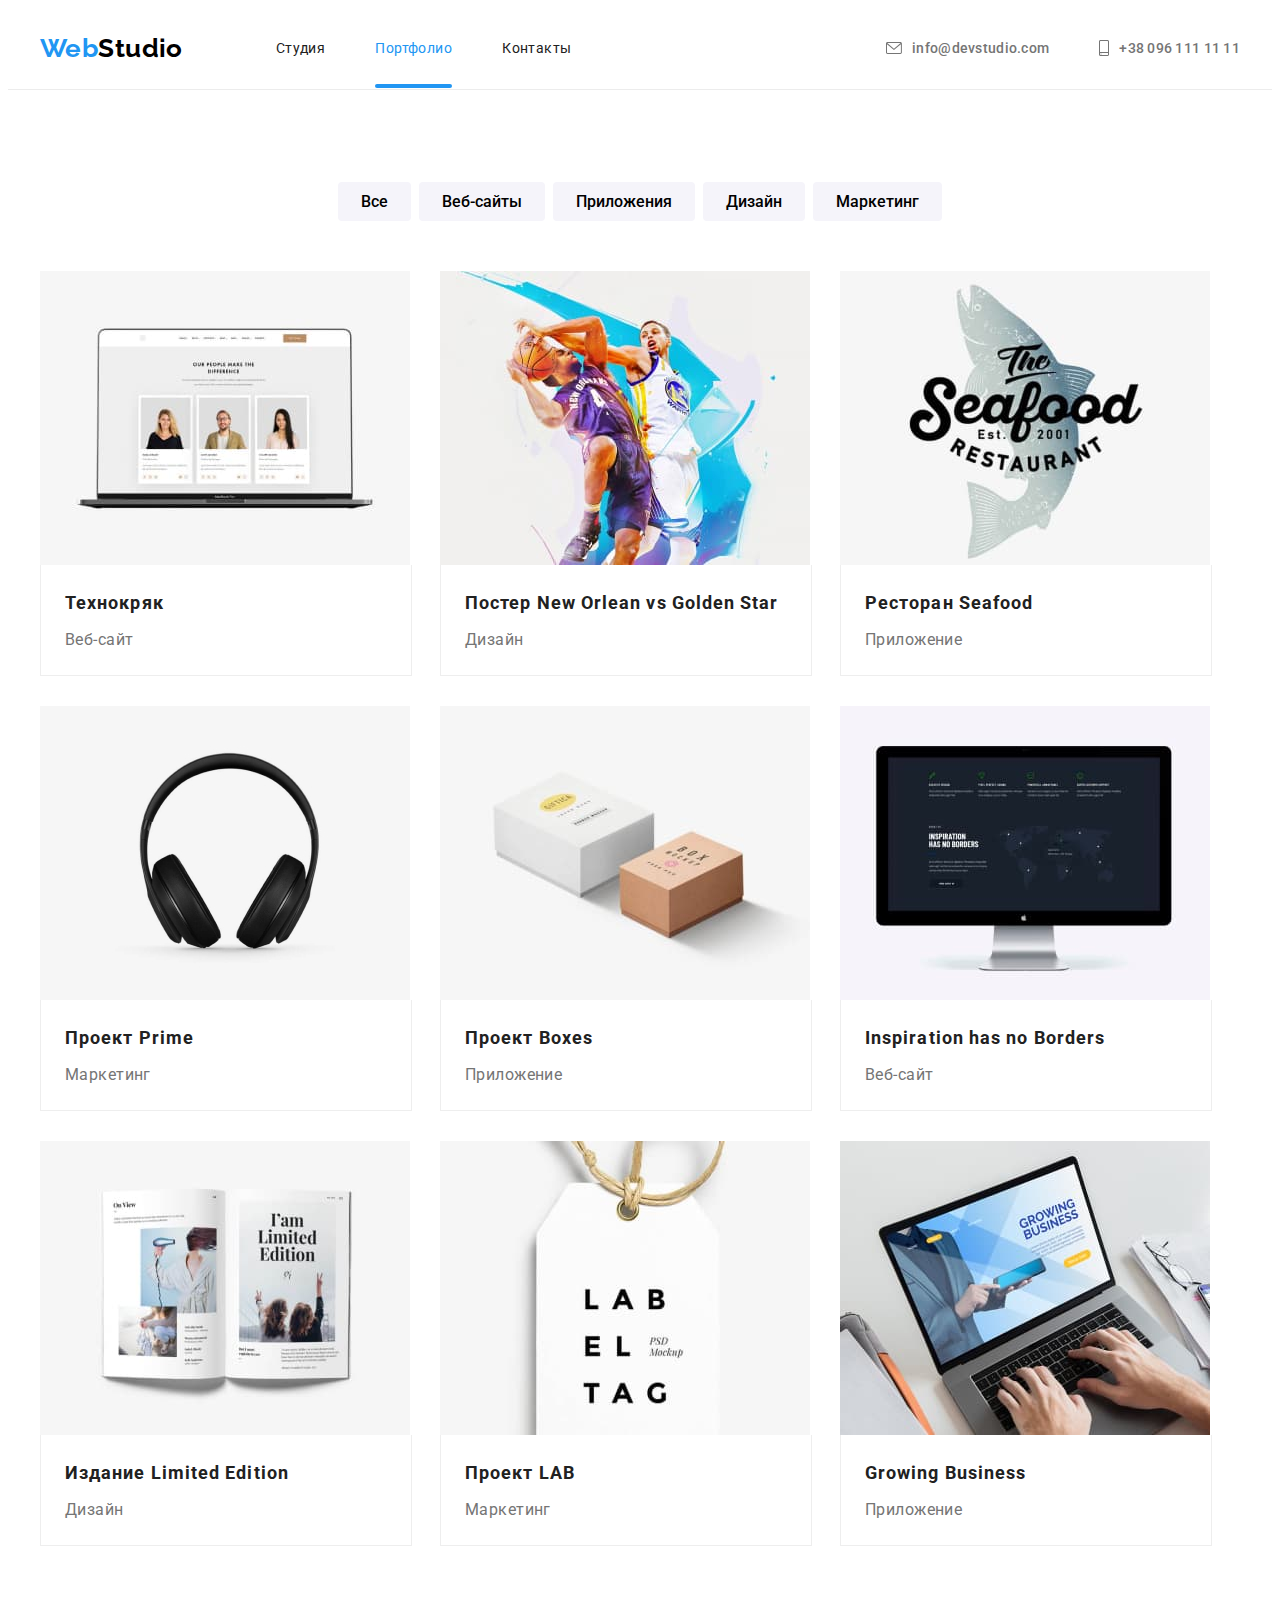
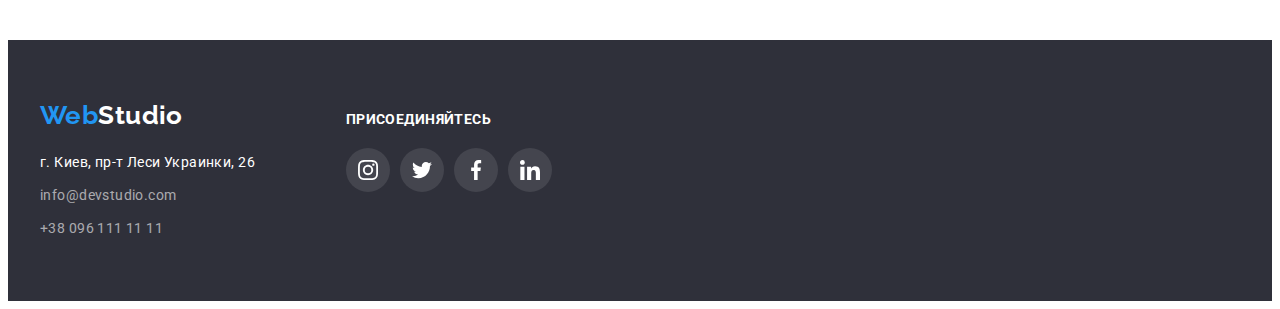
==== portfolio.html @ 573f4bf1 "ДЗ 6 star" ====
<!DOCTYPE html>
<html lang="en-ru">

<head>
    <meta charset="UTF-8">
    <meta http-equiv="X-UA-Compatible" content="IE=edge">
    <meta name="viewport" content="width=1600, initial-scale=1.0">
    <title>WebStudio</title>
    <link rel="preconnect" href="https://fonts.gstatic.com">
    <link
        href="https://fonts.googleapis.com/css2?family=Raleway:wght@700&family=Roboto:wght@400;500;700;900&display=swap"
        rel="stylesheet">
    <link rel="stylesheet" href="https://cdnjs.cloudflare.com/ajax/libs/modern-normalize/1.0.0/modern-normalize.min.css"
        integrity="sha512-ISS7cAi1PEhQ8jnbJpJZMd29NlhNj4AWYyLOSp2CE/CsHxTCu+r+t0D2yoJudVrd0/8fTVPUVDzY5Tvli75u/g=="
        crossorigin="anonymous" />

    <link rel="stylesheet" href="./css/styles.css">
</head>

<body>
    <header class="section-nav-site">
        <div class="container flex">
            <a class="logo" href="./index.html">Web<span class="logo-heder">Studio</span></a>
            <nav>
                <ul class="site-nav list">
                    <li class="site-nav-link"><a class="link" href="./index.html">Студия</a></li>
                    <li class="site-nav-link"><a class="link current" href="./portfolio.html">Портфолио</a></li>
                    <li class="site-nav-link"><a class="link" href="">Контакты</a></li>
                </ul>
            </nav>
            <ul class="list contacts">
                <li class="contacts-link"><a class="link" href="mailto:info@devstudio.com">
                        <svg class="icon-envelope" width="16px" height="12px">
                            <use href="./images/symbol-defs.svg#icon-envelope"> </use>
                        </svg>info@devstudio.com</a>
                </li>
                <li class="contacts-link"><a class="link" href="tel:+380961111111">
                        <svg class="button-icon" width="10px" height="16px">
                            <use href="./images/symbol-defs.svg#icon-smartphone"> </use>
                        </svg>+38 096 111 11 11</a>
                </li>
            </ul>
        </div>
    </header>
    <main>
        <section class="portfolio section">
            <div class="container">
                <h1 class="title-hidden">Наши предложения</h1>
                <!--botton filter-->
                <ul class="btn-filter">
                    <li class="btn"><button type="button">Все</button></li>
                    <li class="btn"><button type="button">Веб-сайты</button></li>
                    <li class="btn"><button type="button">Приложения</button></li>
                    <li class="btn"><button type="button">Дизайн</button></li>
                    <li class="btn"><button type="button">Маркетинг</button></li>
                </ul>

                <!--list proposition-->
                <ul class="flax-cards">
                    <li class="cards-product">
                        <a href="" class="card-container">
                            <div class="overlay">
                                <img src="./images/img-notebok.jpg" alt="notebook" width="370" height="294" />
                                <p class="text-overlay-card">Технокряк это современная площадка распространения коронавируса. Компании используют эту платформу для цифрового шпионажа и атак на защищённые сервера конкурентов.</p>
                            </div>
                            <div class="botton-part-cards">
                                <h2 class="cards-product-title">Технокряк</h2>
                                <p class="cards-product-text">Веб-сайт</p>
                            </div>
                        </a>
                    </li>
                    <li class="cards-product">
                        <a href="" class="card-container">
                            <div class="overlay">
                                <img src="./images/img-desine.jpg" alt="mens play basketball" width="370"
                                    height="294" />
                                <p class="text-overlay-card"></p>
                            </div>
                            <div class="botton-part-cards">
                                <h2 class="cards-product-title">Постер New Orlean vs Golden Star</h2>
                                <p class="cards-product-text">Дизайн</p>
                            </div>
                        </a>
                    </li>
                    <li class="cards-product">
                        <a href="" class="card-container">
                            <div class="overlay">
                                <img src="./images/img-restaurant.jpg" alt="shark" width="370" height="294" />
                                <p class="text-overlay-card"></p>
                            </div>
                            <div class="botton-part-cards">
                                <h2 class="cards-product-title">Ресторан Seafood</h2>
                                <p class="cards-product-text">Приложение</p>
                            </div>
                        </a>
                    </li>
                    <li class="cards-product">
                        <a href="" class="card-container">
                            <div class="overlay">
                                <img src="./images/img-airpods.jpg" alt="airpods" width="370" height="294" />
                                <p class="text-overlay-card"></p>
                            </div>
                            <div class="botton-part-cards">
                                <h2 class="cards-product-title">Проект Prime</h2>
                                <p class="cards-product-text">Маркетинг</p>
                            </div>
                        </a>
                    </li>
                    <li class="cards-product">
                        <a href="" class="card-container">
                            <div class="overlay">
                                <img src="./images/img-boxes.jpg" alt="two boxes" width="370" height="294" />
                                <p class="text-overlay-card"></p>
                            </div>
                            <div class="botton-part-cards">
                                <h2 class="cards-product-title">Проект Boxes</h2>
                                <p class="cards-product-text">Приложение</p>
                            </div>
                        </a>
                    </li>
                    <li class="cards-product">
                        <a href="" class="card-container">
                            <div class="overlay">
                                <img src="./images/img-monitor.jpg" alt="monitor" width="370" height="294" />
                                <p class="text-overlay-card"></p>
                            </div>
                            <div class="botton-part-cards">
                                <h2 class="cards-product-title">Inspiration has no Borders</h2>
                                <p class="cards-product-text">Веб-сайт</p>
                            </div>
                        </a>
                    </li>
                    <li class="cards-product">
                        <a href="" class="card-container">
                            <div class="overlay">
                                <img src="./images/img-magazine.jpg" alt="magazine" width="370" height="294" />
                                <p class="text-overlay-card"></p>
                            </div>
                            <div class="botton-part-cards">
                                <h2 class="cards-product-title">Издание Limited Edition</h2>
                                <p class="cards-product-text">Дизайн</p>
                            </div>
                        </a>
                    </li>
                    <li class="cards-product">
                        <a href="" class="card-container">
                            <div class="overlay">
                                <img src="./images/img-label.jpg" alt="label" width="370" height="294" />
                                <p class="text-overlay-card"></p>
                            </div>
                            <div class="botton-part-cards">
                                <h2 class="cards-product-title">Проект LAB</h2>
                                <p class="cards-product-text">Маркетинг</p>
                            </div>
                        </a>
                    </li>
                    <li class="cards-product">
                        <a href="" class="card-container">
                            <div class="overlay">
                                <img src="./images/img-notebok-grey.jpg" alt="notebook" width="370" height="294" />
                                <p class="text-overlay-card"></p>
                            </div>
                            <div class="botton-part-cards">
                                <h2 class="cards-product-title">Growing Business</h2>
                                <p class="cards-product-text">Приложение</p>
                            </div>
                        </a>
                    </li>
                </ul>
            </div>
        </section>
    </main>
    <footer class="footer">
        <div class="container flex-baseline">
            <address>
                <a class="logo" href="./index.html">Web<span class="logo-footer">Studio</span></a>
                <ul class="list">
                    <li class="mrg-botton"><a class="link-google" href="https://goo.gl/maps/QsSSM6Vuw5GDu2TJ9"
                            target="_blank" rel="noopener noreferrer">г.
                            Киев, пр-т Леси Украинки, 26</a></li>
                    <li class="mrg-botton"><a class="link-cont" href="mailto:info@devstudio.com">info@devstudio.com</a>
                    </li>
                    <li><a class="link-cont" href="tel:+380961111111">+38 096 111 11 11</a>
                    </li>
                </ul>
            </address>
            <div class="footer-social-block">
                <p class="social-block-title">присоединяйтесь</p>
                <ul class="social-list list">
                    <li><a class="footer-social-list" href=""><svg width="20px" height="20px">
                                <use href="./images/symbol-defs.svg#icon-instagram"></use>
                            </svg></a></li>
                    <li><a class="footer-social-list" href=""><svg width="20px" height="20px">
                                <use href="./images/symbol-defs.svg#icon-twitter"></use>
                            </svg></a></li>
                    <li><a class="footer-social-list" href=""><svg width="20px" height="20px">
                                <use href="./images/symbol-defs.svg#icon-facebook"></use>
                            </svg></a></li>
                    <li><a class="footer-social-list" href=""><svg width="20px" height="20px">
                                <use href="./images/symbol-defs.svg#icon-linkedin"></use>
                            </svg></a></li>
                </ul>
            </div>
        </div>
    </footer>
</body>

</html>
---- css/styles.css ----
:root {
    --primary-text-color: #757575;
    --text-item: #212121;
    --background-color: #ffffff;
    --second-color-link: #2196F3;
    --half-logo: #000000;
    --background-hero: #2F303A;
    --btn-hover: #188CE8;
    --background-our-team: #F5F4FA;
    --color-social-icon: #AFB1B8;

}

/*=============COMPONENT===============*/
h1,
h2,
h3,
h4,
h5,
h6,
p {
    margin-top: 0;
    margin-bottom: 0;
}

ul,
ol {
    margin-top: 0;
    margin-bottom: 0;
    padding-left: 0;
    list-style: none;
}

img {
    display: block;
    max-width: 100%;
    height: auto;
}

.list {
    padding: 0;
    margin: 0;
    list-style: none;
}

.link {
    text-decoration: none;
    list-style: none;

}

.container {
    width: 1200px;
    padding-left: 15px;
    padding-right: 15px;
    margin: 0 auto;
}

.section {
    margin: 0;
    padding-top: 94PX;
    padding-bottom: 94px;
}

.line {
    display: inline-block;
}

/*=============END COMPONENT===============*/
body {
    font-family: Roboto, sans-serif;
    font-size: 14px;
    letter-spacing: 0.03em;
    background: var(--background-color);
    color: var(--primary-text-color);
}

/*========== HEDER===================*/
.section-nav-site {
    margin-bottom: -1px;
    border-bottom-width: 1px;
    border-bottom-style: solid;
    border-bottom-color: #ececec;
}

/*=====логотип=====*/
.logo {
    margin-right: 93px;
    font-family: Raleway, sans-serif;
    font-weight: 700;
    font-size: 26px;
    line-height: 1.2;
    color: var(--second-color-link);
    text-decoration: none;
}

.logo-heder {
    color: var(--half-logo);
}

.logo-footer {
    color: var(--background-color);
}

/*=====end логотип=====*/
/*====панель навигации====*/
.flex {
    display: flex;
    align-items: center;
}

.site-nav {
    display: flex;
}

.site-nav-link:not(:last-child) {
    margin-right: 50px;
}

.contacts {
    display: flex;
    align-items: center;
    margin-left: auto;
}

.contacts-link:not(:last-child) {
    margin-right: 50px;
}

.site-nav .link {
    position: relative;
    display: block;
    padding-top: 32px;
    padding-bottom: 32px;
    color: var(--text-item);
    transition: color 250ms cubic-bezier(0.4, 0, 0.2, 1);
}

.site-nav .link.current {
    color: var(--second-color-link);
}

.site-nav .link:hover,
.site-nav .link:focus {
    color: var(--second-color-link);
}

.contacts .link {
    padding-top: 32px;
    padding-bottom: 32px;
    color: var(--primary-text-color);
    text-decoration: none;
    font-weight: 500;
    line-height: 1.2;
    letter-spacing: 0.02em;
    transition: color 250ms cubic-bezier(0.4, 0, 0.2, 1);
}

.contacts .link:hover,
.contacts .link:focus {
    color: var(--second-color-link);
}

.contacts-link .link {
    display: flex;
    align-items: center;
}

.icon-envelope {
    content: "";
    margin-right: 10px;
    display: inline-block;
    fill: currentColor;
}

.button-icon {
    content: "";
    margin-right: 10px;
    display: inline-block;
    fill: currentColor;
}

/*blue-line-bottom link*/

.current::after {
    content: "";
    position: absolute;
    left: 0;
    bottom: 0;
    height: 4px;
    width: 100%;
    display: block;
    border-radius: 2px;
    background-color: var(--second-color-link);
}

/*====END панель навигации====*/
/*========== END HEDER===================*/

/*====MAIN BLOCK====*/
/*==hero==*/
.hero {
    padding-top: 200px;
    padding-bottom: 200px;
    background-color: var(--background-hero);
    text-align: center;
}

.hero-image {
    max-width: 1600px;
    height: 600px;
    margin-left: auto;
    margin-right: auto;
    background-image: linear-gradient(rgba(47, 48, 58, 0.4), rgba(47, 48, 58, 0.4)), url(../images/background-hero.jpg);
    background-repeat: no-repeat;
    background-position: center;
    background-size: cover;

}

.hero h1 {
    margin-bottom: 30px;
    padding: 0;
    font-size: 44px;
    line-height: 1.36;

    letter-spacing: 0.06em;
    text-transform: uppercase;
    color: var(--background-color);
}

/*==button==*/
.button {
    display: inline-block;
    border: none;
    min-width: 200px;
    height: 50px;
    text-align: center;
    padding: 10px 32px;
    margin-left: auto;
    margin-right: auto;

    font-family: Roboto;
    font-weight: 700;
    font-size: 16px;
    line-height: 1.87;

    letter-spacing: 0.06em;

    color: var(--background-color);
    background: var(--second-color-link);
    box-shadow: 0px 4px 4px rgba(0, 0, 0, 0.15);
    border-radius: 4px;
    cursor: pointer;
    transition: background 250ms cubic-bezier(0.4, 0, 0.2, 1);
}

.button:hover {
    background: var(--btn-hover);

}

/*==END button==*/
/*==END hero==*/

/*======section-feature=====*/
/*h3 our-features*/
.features-list .title {
    margin-bottom: 10px;
    font-weight: 700;
    font-size: 14px;
    line-height: 1.2;
    text-transform: uppercase;
    color: var(--text-item);
}

/*h2 our-features спрятан*/
.title-hidden {
    visibility: hidden;
    clip: rect(0 0 0 0);
    width: 1px;
    height: 1px;
    margin: -1px
}

.features-list {
    list-style-type: none;
    display: flex;
}


.feature-list-box::before {
    margin-bottom: 30px;
    display: block;
    content: "";
    width: 270px;
    height: 120px;
    border-radius: 4px;
    background-repeat: no-repeat;
    background-size: contain;
    background-position: center;
    background-color: var(--background-our-team);
}

.icon-antena::before {
    background-image: url(../images/icon-antenna.svg);
    background-size: 70px, 70px;
}

.icon-oclock::before {
    background-image: url(../images/icon-oclock.svg);
    background-size: 70px, 70px;
}

.icon-diagrama::before {
    background-image: url(../images/icon-diagrama.svg);
    background-size: 70px, 70px;
}

.icon-astronavt::before {
    background-image: url(../images/icon-astronaut.svg);
    background-size: 70px, 70px;
}

.feature-list-box:not(:last-child) {
    margin-right: 30px
}

.features-text {
    line-height: 1.71;
}

/*======end section-feature=====*/
/*====section what do we do====*/
/*h2 studia*/
.no-top-padding {
    padding-top: 0;
}

.section-title-work {
    margin-bottom: 50px;
    font-weight: 700;
    font-size: 36px;
    line-height: 1.16;
    text-align: center;
    color: var(--text-item);
}

.work-list {
    display: flex;
}

.work-img:not(:last-child) {
    margin-right: 30px
}

.work-img {
    position: relative;
    width: 370px;
    height: 294px;
}

.box-text {
    position: absolute;
    left: 0;
    bottom: 0;
    width: 100%;
    height: 70px;
    background: rgba(47, 48, 58, 0.8);
    display: flex;
    justify-content: center;
    align-items: center;
}

.text-img {
    text-transform: uppercase;
    font-weight: bold;
    font-size: 14px;
    line-height: 1.14;
    font-style: normal;
    color: var(--background-color);
}

/* */

/*====end section what are we doing====*/

/*=====section our team=====*/

/*h3 our team*/
.section-team {
    background: var(--background-our-team);
}

.team-line {
    display: flex;
    flex-wrap: wrap;
}

.card-team .title {
    margin-bottom: 10px;

    font-weight: 500;
    font-size: 16px;
    line-height: 1.19;
    text-align: center;
    color: var(--text-item);
}

.card-team {
    list-style-type: none;
    margin-right: 30px;

    width: 270px;
    text-align: center;
    background-color: var(--background-color);
    box-shadow: 0px 1px 3px rgba(0, 0, 0, 0.12), 0px 1px 1px rgba(0, 0, 0, 0.14), 0px 2px 1px rgba(0, 0, 0, 0.2);
    border-radius: 0px 0px 4px 4px;
}

.card-team:nth-child(4n) {
    margin-right: 0;
}

.txt-team {
    padding: 30px 32px;
}

.card-team-text {
    margin-bottom: 16px;
    font-size: 16px;
    line-height: 1.19;
    text-align: center;
}

.social-list {
    display: flex;
    justify-content: space-between;

}

.social-list-item {
    display: flex;
    justify-content: center;
    align-items: center;
    width: 44px;
    height: 44px;
    background-color: var(--background-color);
    border-radius: 50%;
    transition: background 250ms cubic-bezier(0.4, 0, 0.2, 1);
}

.social-list-item:hover,
.social-list-item:focus {
    background-color: var(--second-color-link)
}

.social-list-item:hover .social-list-icon,
.social-list-item:focus .social-list-icon {
    fill: #ffffff;
}

.social-list-icon {
    content: "";
    width: 20px;
    height: 20px;
    fill: var(--color-social-icon);
    transition: fill 250ms cubic-bezier(0.4, 0, 0.2, 1);
}


/*=====end section our team=====*/

/*===== clients========*/
.clients {
    display: flex;

}

.clients-padding:not(:last-child) {
    margin-right: 30px;

}

.clients-list-item {
    display: flex;
    justify-content: center;
    align-items: center;
    width: 170px;
    height: 92px;
    border: 1px solid #AFB1B8;
    border-radius: 4px;
    cursor: pointer;
    transition: border-color 250ms cubic-bezier(0.4, 0, 0.2, 1);
}

.client-list-icon {
    content: "";
    width: 160px;
    height: 60px;
    fill: var(--color-social-icon);
    transition: fill 250ms cubic-bezier(0.4, 0, 0.2, 1);
}

.clients-list-item:hover,
.clients-list-item:focus {
    border-color: var(--second-color-link);
}

.clients-list-item:hover .client-list-icon,
.clients-list-item:focus .client-list-icon {
    fill: var(--second-color-link);
}

/*=======footer========*/
.footer {
    padding-top: 60px;
    padding-bottom: 60px;
    background: #2F303A;
}

address {
    font-style: normal;
    list-style-type: none;
}

.footer .logo {
    display: inline-block;
    margin-bottom: 20px;
}

.mrg-botton {
    margin-bottom: 9px;
}

.link-google {
    display: inline-block;
    color: var(--background-color);
    text-decoration: none;
    line-height: 1.7;
    font-style: normal;
    transition: color 250ms cubic-bezier(0.4, 0, 0.2, 1)
}

.link-google:hover,
.link-google:focus {
    color: var(--second-color-link);
}

.link-cont {
    height: 21px;
    color: rgba(255, 255, 255, 0.6);
    text-decoration: none;
    line-height: 1.7;
    font-style: normal;
    transition: color 250ms cubic-bezier(0.4, 0, 0.2, 1);
}

.link-cont:hover,
.link-cont:focus {
    color: var(--second-color-link);
}

/*=====footer social block=====*/
.footer-social-block {
    display: inline-block;
    margin-left: 70px;
    width: 206px;
}

.social-block-title {
    margin-bottom: 20px;
    text-transform: uppercase;
    font-weight: bold;
    font-size: 14px;
    line-height: 1.14;
    font-style: normal;
    color: var(--background-color);
}

.flex-baseline {
    display: flex;
    align-items: baseline;
}

.footer-social-list {
    display: flex;
    justify-content: center;
    align-items: center;
    width: 44px;
    height: 44px;
    background-color: rgba(255, 255, 255, 0.1);
    border-radius: 50%;
    transition: background-color 250ms cubic-bezier(0.4, 0, 0.2, 1);
    fill: var(--background-color)
}

.footer-social-list:hover,
.footer-social-list:focus {
    background-color: var(--second-color-link)
}


/*=======end footer========*/

/*=============         ============*/
/*=============portfolio============*/

/*h2 portfolio*/
.cards-product-title {
    margin-bottom: 4px;

    font-weight: 700;
    font-size: 18px;
    line-height: 2.0;
    letter-spacing: 0.06em;
    color: var(--text-item)
}

.btn {
    list-style-type: none;
}

.btn button {
    background: var(--background-our-team);
    border-radius: 4px;
    font-family: Roboto;
    font-size: 16px;
    font-weight: 500;
    line-height: 1.6;
    text-align: center;
    cursor: pointer;
    padding: 6px 22px;
    border: 1px solid transparent;
    transition: background-color 250ms cubic-bezier(0.4, 0, 0.2, 1), color 250ms cubic-bezier(0.4, 0, 0.2, 1), box-shadow 250ms cubic-bezier(0.4, 0, 0.2, 1);
}

.btn button:hover,
.btn button:focus {
    color: var(--background-color);
    background-color: var(--second-color-link);
    box-shadow: 0px 3px 1px rgba(0, 0, 0, 0.1), 0px 1px 2px rgba(0, 0, 0, 0.08), 0px 2px 2px rgba(0, 0, 0, 0.12);
    border-radius: 4px;
}

.btn:not(:last-child) {
    margin-right: 8px;
}

.btn-filter {
    margin-bottom: 50px;

    display: flex;
    justify-content: center;
}

.cards-product {

    width: 370px;
    margin-right: 30px;
    margin-bottom: 30px;
    list-style-type: none;

}

.cards-product:nth-child(3n) {
    margin-right: 0;
}

.cards-product:nth-last-child(-n+3) {
    margin-bottom: 0;
}

.card-container {
    width: 370px;
    background: #FFFFFF;
    text-decoration: none;
    display: block;
    transition: box-shadow 250ms cubic-bezier(0.4, 0, 0.2, 1);

}

.card-container:hover,
.card-container:focus {
    box-sizing: border-box;
    box-shadow: 0px 1px 1px rgba(0, 0, 0, 0.12), 0px 4px 4px rgba(0, 0, 0, 0.06), 1px 4px 6px rgba(0, 0, 0, 0.16);

}

.botton-part-cards {
    min-width: 322px;
    height: 100%;
    padding: 20px 24px;
    border-right: 1px solid #EEEEEE;
    border-bottom: 1px solid #EEEEEE;
    border-left: 1px solid #EEEEEE;
}

.cards-product-text {
    font-size: 16px;
    line-height: 1.87;
    color: var(--primary-text-color)
}

.flax-cards {
    display: flex;
    flex-wrap: wrap;
}

.overlay {
    position: relative;
    overflow: hidden
}

.text-overlay-card {
    content: "";
    position: absolute;

    top: 0px;
    left: 0px;

    width: 100%;
    height: 100%;
    padding: 63px 24px;

    transform: translateY(100%);
    transition: transform 250ms ease;

    background: rgba(33, 150, 243, 0.9);
    font-size: 18px;
    line-height: 1.56;
    color: #FFFFFF;
    overflow: auto;

}

.card-container:hover .text-overlay-card,
.card-container:focus .text-overlay-card {
    transform: translateY(0%);

}

/*=============   END    ============*/
/*=============portfolio============*/

/*=============MODAL WINDOW===========*/
.backdrop {
    position: fixed;
    top: 0px;
    left: 0px;
    width: 100vw;
    height: 100vh;
    background: rgba(0, 0, 0, 0.2);
    z-index: 100;
}

.backdrop.is-hidden {
    opacity: 0;
    visibility: hidden;
    pointer-events: none;
    transition: opacity 250ms ease, visibility 1000ms ease;
    transform: scale(-0.7, 0.7);

}

.modal-window {
    position: absolute;
    top: 50%;
    left: 50%;
    transform: translate(-50%, -50%);
    min-width: 528px;
    min-height: 581px;
    margin-left: auto;
    margin-right: auto;
    border-radius: 4px;
    background-color: var(--background-color);

}

.closed {
    position: absolute;
    top: 8px;
    right: 8px;
    display: flex;
    justify-content: center;
    align-items: center;

    width: 30px;
    height: 30px;

    border: none;
    padding: 0px;
    background: var(--background-color);
    border: 1px solid rgba(0, 0, 0, 0.1);
    border-radius: 50px;
    cursor: pointer;

}

.botton-closed {
    content: "";
    width: 11px;
    height: 11px;
    fill: #000000;

}

/*=============END MODAL WINDOW===========*/
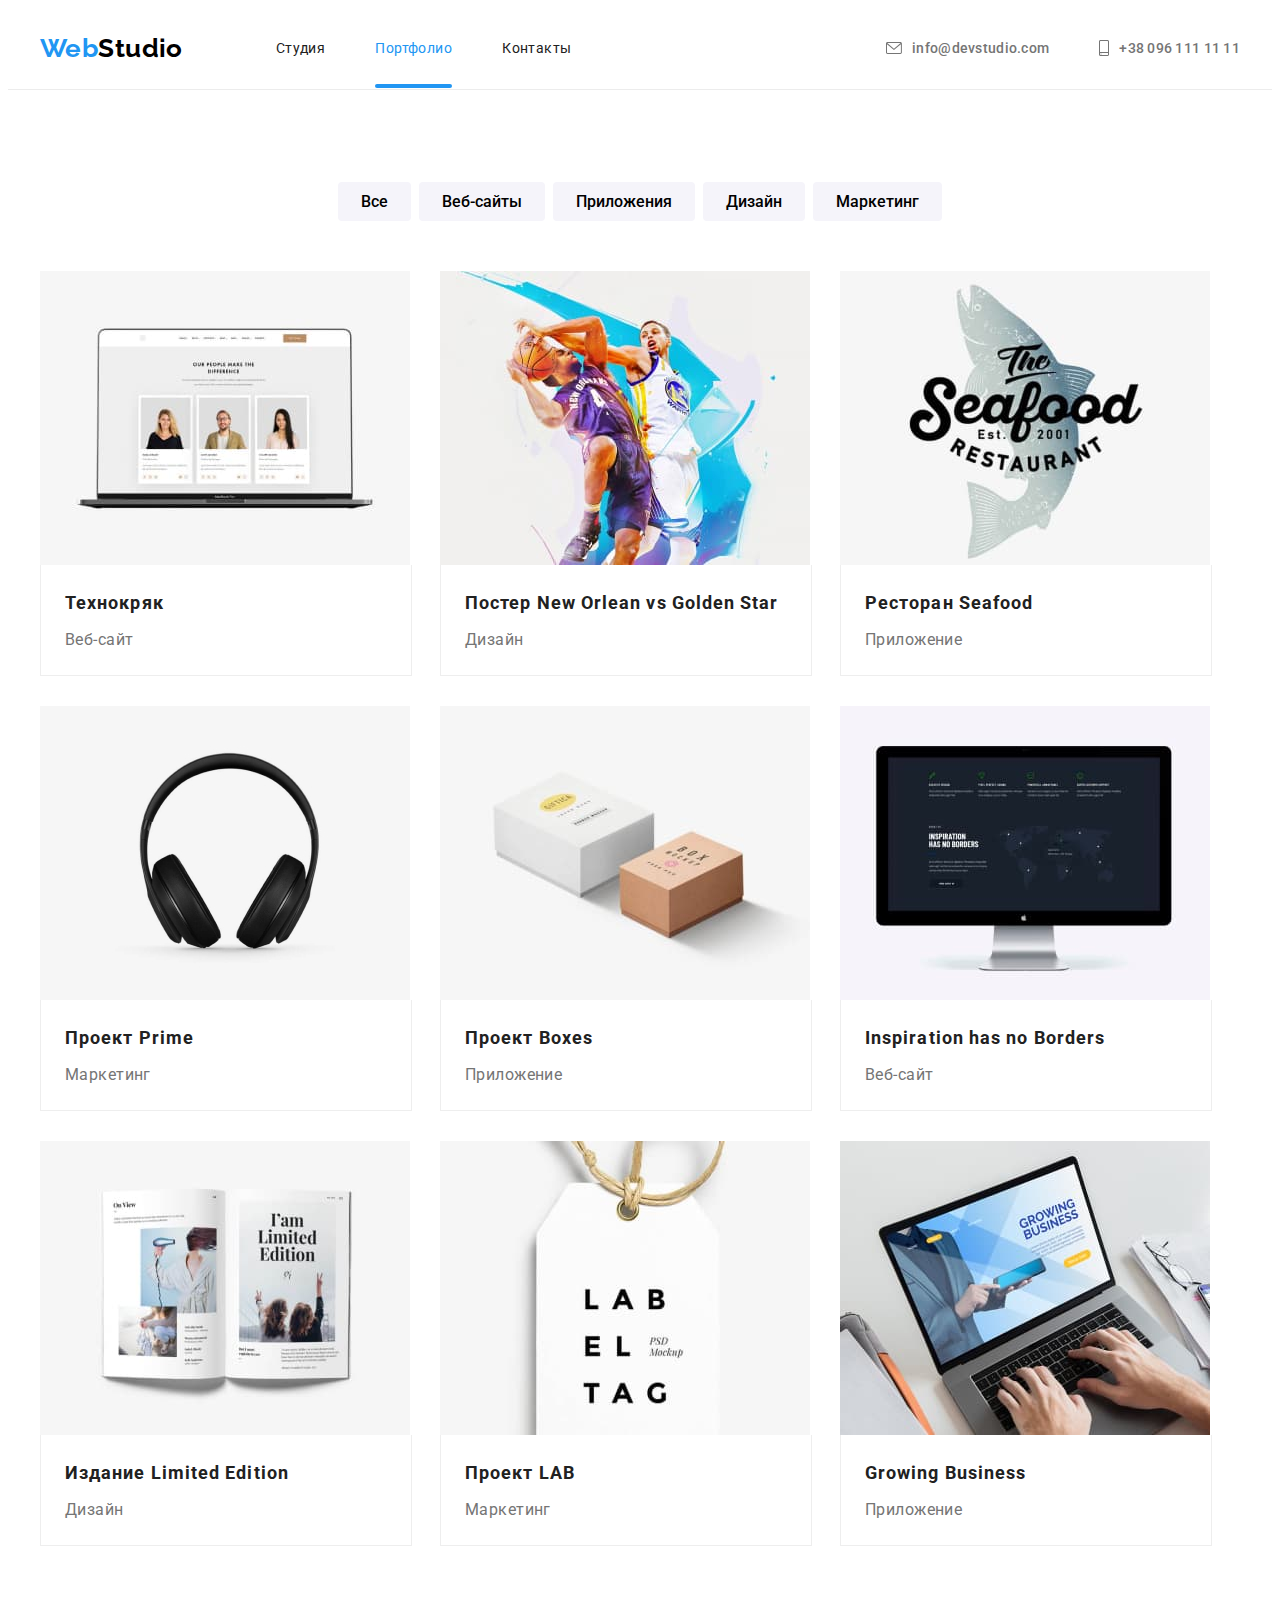
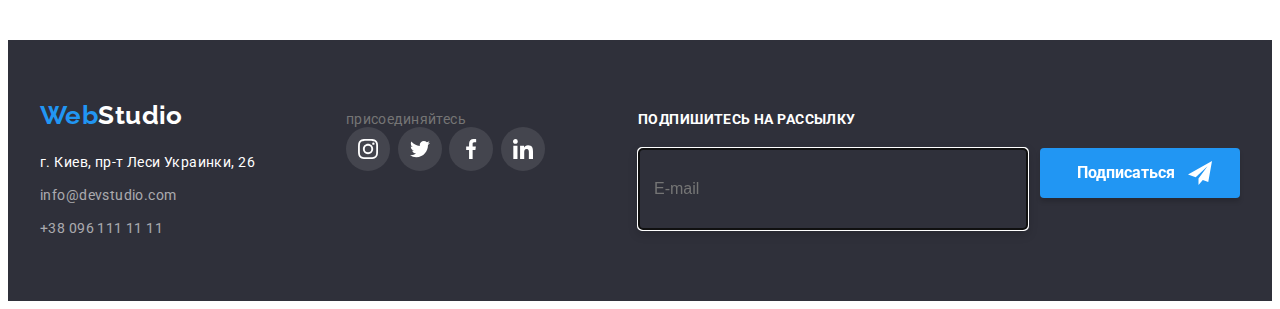
==== commit 525b98de: "ДЗ-6 footer" ====
--- a/portfolio.html
+++ b/portfolio.html
@@ -201,6 +201,17 @@
                             </svg></a></li>
                 </ul>
             </div>
+            <div class="mail-block">
+                <p class="block-title">подпишитесь на рассылку</p>
+                <form class="form-footer">
+                    <label for="form-send">
+                        <input class="input-mail" type="email" name="input-mail" id="form-send" placeholder="E-mail"
+                            autofocus autocomplete="off" /></label>
+                    <button type="submit" class="btm-submit"><svg class="icon-send">
+                            <use href="./images/symbol-defs.svg#icon-send"></use>
+                        </svg>Подписаться</button>
+                </form>
+            </div>
         </div>
     </footer>
 </body>
--- a/css/styles.css
+++ b/css/styles.css
@@ -568,7 +568,7 @@
     width: 206px;
 }
 
-.social-block-title {
+.block-title {
     margin-bottom: 20px;
     text-transform: uppercase;
     font-weight: bold;
@@ -598,6 +598,64 @@
 .footer-social-list:hover,
 .footer-social-list:focus {
     background-color: var(--second-color-link)
+}
+
+/*footer mail-block*/
+/*=============================*/
+.mail-block {
+    margin-left: 93px;
+
+}
+
+.form-footer {
+    display: flex;
+}
+
+.input-mail {
+    width: 358px;
+    height: 50px;
+    margin-right: 12px;
+    padding: 15px;
+    font-size: 16px;
+    background-color: var(--background-hero);
+    color: rgba(255, 255, 255, 0.6);
+    border: 1px solid rgba(255, 255, 255, 0.3);
+    filter: drop-shadow(0px 4px 4px rgba(0, 0, 0, 0.15));
+    border-radius: 4px;
+}
+
+.input-mail:focus {
+    color: var(--background-color);
+}
+
+.btm-submit {
+    position: relative;
+    width: 200px;
+    height: 50px;
+    border: none;
+    padding: 0px;
+    padding-right: 28px;
+
+    font-family: Roboto;
+    font-weight: bold;
+    font-size: 16px;
+    line-height: 1.87;
+    color: var(--background-color);
+    background: var(--second-color-link);
+    box-shadow: 0px 4px 4px rgba(0, 0, 0, 0.15);
+    border-radius: 4px;
+    cursor: pointer;
+}
+
+.icon-send {
+    position: absolute;
+    display: block;
+    top: 50%;
+    right: 28px;
+    transform: translateY(-50%);
+    width: 24px;
+    height: 24px;
+    fill: var(--background-color)
 }
 
 
@@ -805,4 +863,18 @@
 
 }
 
+.title-modal {
+    position: absolute;
+    top: 200;
+    left: 200;
+    display: block;
+    justify-content: center;
+    align-items: center;
+    color: var(--text-item);
+    Font family: Roboto;
+    Font style: Bold;
+    Font size: 20px;
+    Line height: 1;
+}
+
 /*=============END MODAL WINDOW===========*/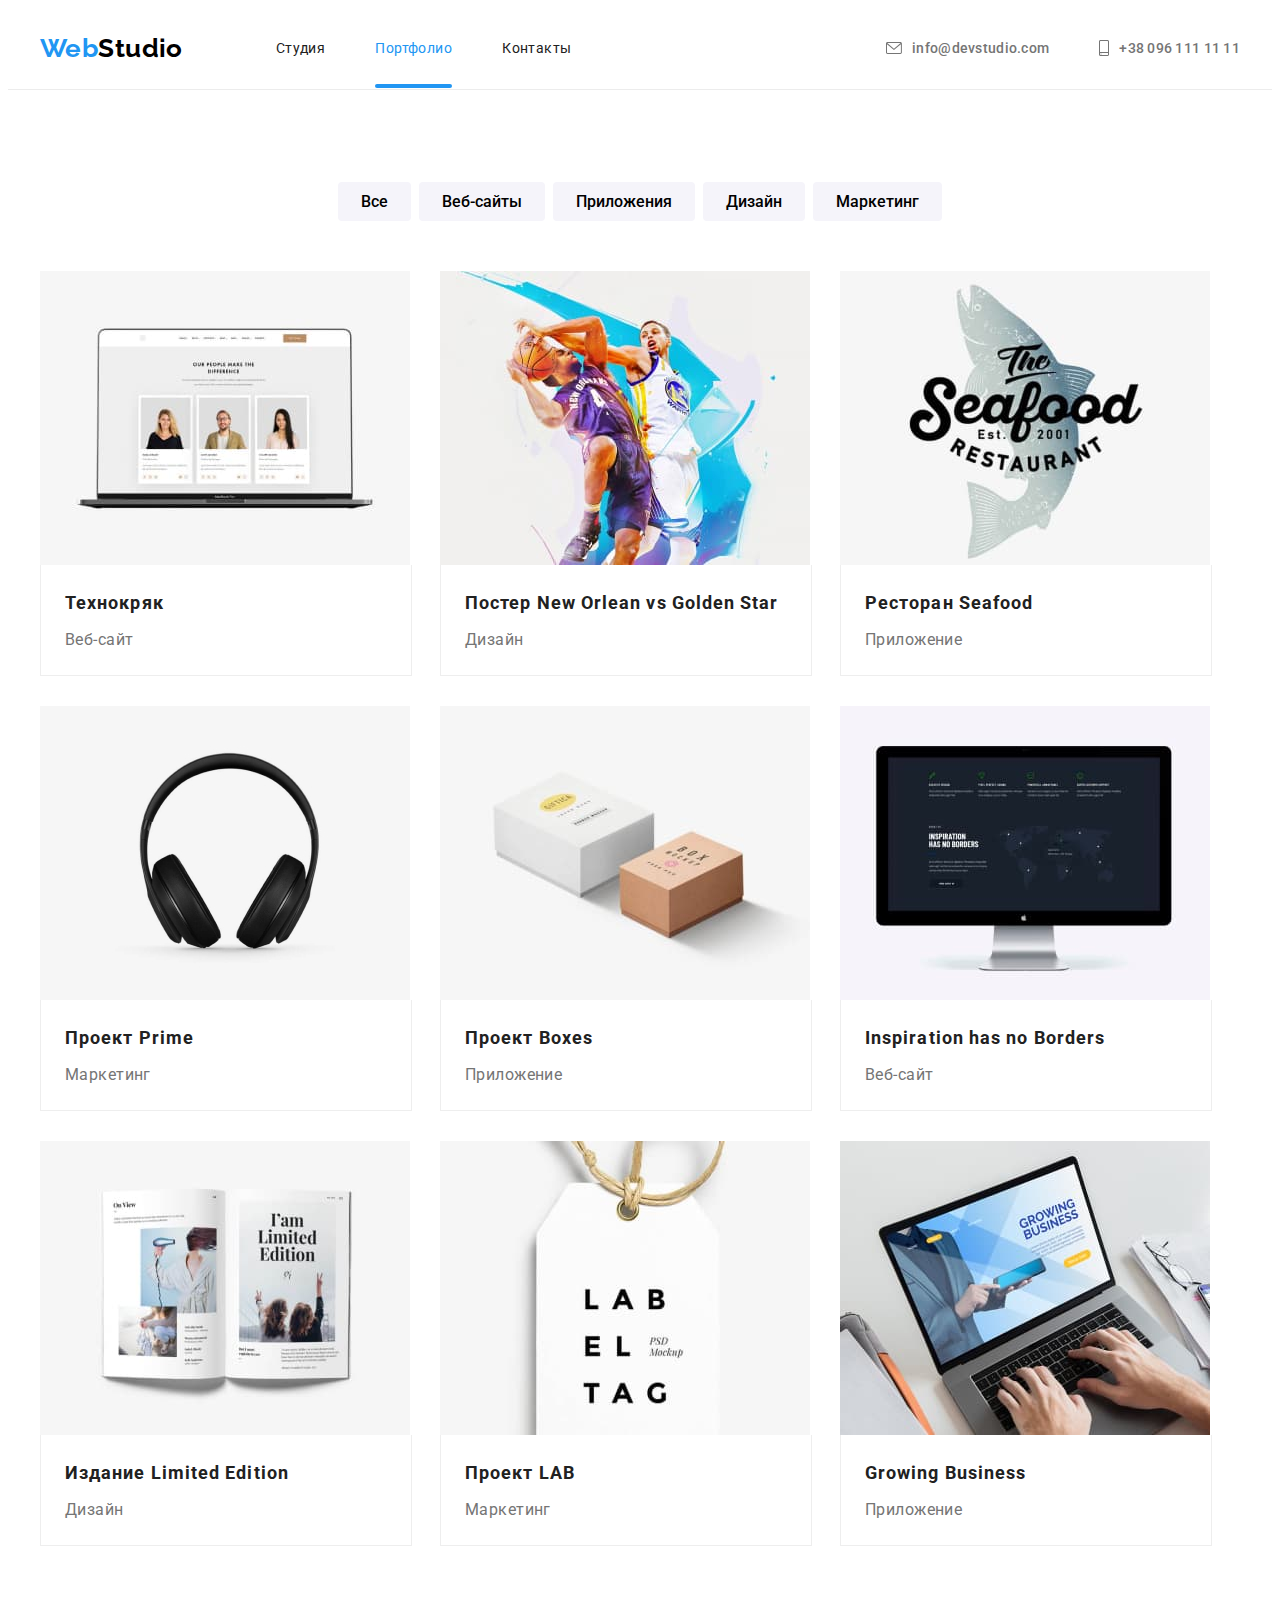
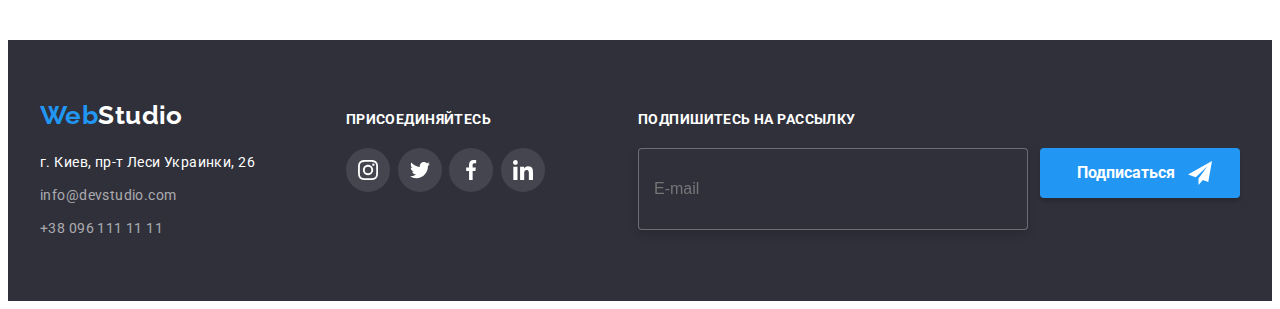
==== commit f4d931f6: "ДЗ 6 Все кроме focus" ====
--- a/portfolio.html
+++ b/portfolio.html
@@ -61,7 +61,9 @@
                         <a href="" class="card-container">
                             <div class="overlay">
                                 <img src="./images/img-notebok.jpg" alt="notebook" width="370" height="294" />
-                                <p class="text-overlay-card">Технокряк это современная площадка распространения коронавируса. Компании используют эту платформу для цифрового шпионажа и атак на защищённые сервера конкурентов.</p>
+                                <p class="text-overlay-card">Технокряк это современная площадка распространения
+                                    коронавируса. Компании используют эту платформу для цифрового шпионажа и атак на
+                                    защищённые сервера конкурентов.</p>
                             </div>
                             <div class="botton-part-cards">
                                 <h2 class="cards-product-title">Технокряк</h2>
@@ -185,7 +187,7 @@
                 </ul>
             </address>
             <div class="footer-social-block">
-                <p class="social-block-title">присоединяйтесь</p>
+                <p class="block-title">присоединяйтесь</p>
                 <ul class="social-list list">
                     <li><a class="footer-social-list" href=""><svg width="20px" height="20px">
                                 <use href="./images/symbol-defs.svg#icon-instagram"></use>
@@ -206,7 +208,7 @@
                 <form class="form-footer">
                     <label for="form-send">
                         <input class="input-mail" type="email" name="input-mail" id="form-send" placeholder="E-mail"
-                            autofocus autocomplete="off" /></label>
+                           autocomplete="off" /></label>
                     <button type="submit" class="btm-submit"><svg class="icon-send">
                             <use href="./images/symbol-defs.svg#icon-send"></use>
                         </svg>Подписаться</button>
--- a/css/styles.css
+++ b/css/styles.css
@@ -622,6 +622,7 @@
     border: 1px solid rgba(255, 255, 255, 0.3);
     filter: drop-shadow(0px 4px 4px rgba(0, 0, 0, 0.15));
     border-radius: 4px;
+    transition: color 250ms cubic-bezier(0.4, 0, 0.2, 1);
 }
 
 .input-mail:focus {
@@ -630,7 +631,7 @@
 
 .btm-submit {
     position: relative;
-    width: 200px;
+    min-width: 200px;
     height: 50px;
     border: none;
     padding: 0px;
@@ -645,6 +646,12 @@
     box-shadow: 0px 4px 4px rgba(0, 0, 0, 0.15);
     border-radius: 4px;
     cursor: pointer;
+    transition: background 250ms cubic-bezier(0.4, 0, 0.2, 1);
+}
+
+.btm-submit:focus,
+.btm-submit:hover {
+    background: var(--btn-hover);
 }
 
 .icon-send {
@@ -810,13 +817,15 @@
     height: 100vh;
     background: rgba(0, 0, 0, 0.2);
     z-index: 100;
+    transition: opacity 250ms ease, visibility 500ms ease;
+
 }
 
 .backdrop.is-hidden {
     opacity: 0;
     visibility: hidden;
     pointer-events: none;
-    transition: opacity 250ms ease, visibility 1000ms ease;
+    transition: opacity 250ms ease, visibility 500ms ease;
     transform: scale(-0.7, 0.7);
 
 }
@@ -830,6 +839,7 @@
     min-height: 581px;
     margin-left: auto;
     margin-right: auto;
+    padding: 0;
     border-radius: 4px;
     background-color: var(--background-color);
 
@@ -847,7 +857,6 @@
     height: 30px;
 
     border: none;
-    padding: 0px;
     background: var(--background-color);
     border: 1px solid rgba(0, 0, 0, 0.1);
     border-radius: 50px;
@@ -863,18 +872,180 @@
 
 }
 
-.title-modal {
+.closed:hover .botton-closed {
+    fill: var(--second-color-link);
+    transition: fill 250ms cubic-bezier(0.4, 0, 0.2, 1);
+}
+
+/*=====FORMS======*/
+.form {
     position: absolute;
-    top: 200;
-    left: 200;
-    display: block;
-    justify-content: center;
+    top: 40px;
+    left: 0;
+    width: 100%;
+    padding: 0 40px;
+
+}
+
+.form-title {
+    text-align: center;
+    color: var(--text-item);
+    font-family: Roboto;
+    font-weight: 700;
+    font-size: 20px;
+    line-height: 1;
+    margin-bottom: 10px;
+}
+
+.form-contact {
+    position: relative;
+    display: block;
+    margin-bottom: 10px;
+
+}
+
+.form-legend {
+    display: block;
+    font-size: 12px;
+    margin-bottom: 4px;
+    color: var(--primary-text-color);
+}
+
+.input-contact {
+    display: block;
+    width: 100%;
+    height: 40px;
+    padding-left: 42px;
+    border: 1px solid rgba(33, 33, 33, 0.2);
+    border-radius: 4px;
+    font-size: 14px;
+    box-shadow: none;
+    transition: color 250ms cubic-bezier(0.4, 0, 0.2, 1);
+
+}
+
+.form-message {
+    display: block;
+    width: 100%;
+    height: 120px;
+    padding: 12px 16px;
+    margin-bottom: 20px;
+    resize: none;
+    border: 1px solid rgba(33, 33, 33, 0.2);
+    border-radius: 4px;
+    transition: color 250ms cubic-bezier(0.4, 0, 0.2, 1);
+
+
+}
+
+.form-message::placeholder {
+    font-size: 14px;
+    color: rgba(117, 117, 117, 0.5);
+}
+
+.form-message:focus {
+    color: var(--primary-text-color);
+    border-color: var(--second-color-link);
+    outline: none;
+}
+
+.check {
+    display: block;
+    width: 100%;
+    margin-bottom: 30px;
+    padding-left: 20px;
+    text-align: center;
+    font-family: Roboto;
+    Line-height: 1.46;
+}
+
+.check__input {
+    position: absolute;
+    display:inline-block;
+    visibility: hidden;
+    clip: rect(0 0 0 0);
+    width: 1px;
+    height: 1px;
+    margin: -1px
+}
+
+.check__svg {
+    position: absolute;
     align-items: center;
-    color: var(--text-item);
-    Font family: Roboto;
-    Font style: Bold;
-    Font size: 20px;
-    Line height: 1;
+    padding: 0;
+    left: 54px;
+    width: 16px;
+    height: 15px;
+    border: 2px solid #212121;
+    border-radius: 2px;
+}
+
+.check__input:checked + .check__svg {
+    background-color: var(--second-color-link);
+    border-color: var(--second-color-link);
+    background-image: url(../images/icon-check.svg);
+    background-size: contain;
+    background-origin: border-box;
+
+}
+input:focus ~ .check__svg {
+    background-color: var(--second-color-link);
+}
+
+.icon-form {
+    position: absolute;
+    width: 18px;
+    height: 18px;
+    top: 50%;
+    left: 12px;
+    transform: translateY(-50%);
+    fill: var(--text-item);
+
+}
+
+.box__rules {
+    color: var(--second-color-link);
+}
+
+.input-contact:focus+.icon-form {
+    fill: var(--second-color-link);
+}
+
+.input-contact:focus {
+    color: var(--primary-text-color);
+    border-color: var(--second-color-link);
+    outline: none;
+}
+
+.sent-btn {
+    display: block;
+    border: none;
+    min-width: 200px;
+    height: 50px;
+    text-align: center;
+    padding: 10px 32px;
+    margin-left: auto;
+    margin-right: auto;
+
+    font-family: Roboto;
+    font-weight: 700;
+    font-size: 16px;
+    line-height: 1.87;
+    letter-spacing: 0.06em;
+
+    color: var(--background-color);
+    background: var(--second-color-link);
+    box-shadow: 0px 4px 4px rgba(0, 0, 0, 0.15);
+    border-radius: 4px;
+    cursor: pointer;
+    transition: background 250ms cubic-bezier(0.4, 0, 0.2, 1);
+
+}
+
+.sent-btn:hover,
+.sent-btn:focus {
+    background: var(--btn-hover);
+
 }
 
 /*=============END MODAL WINDOW===========*/